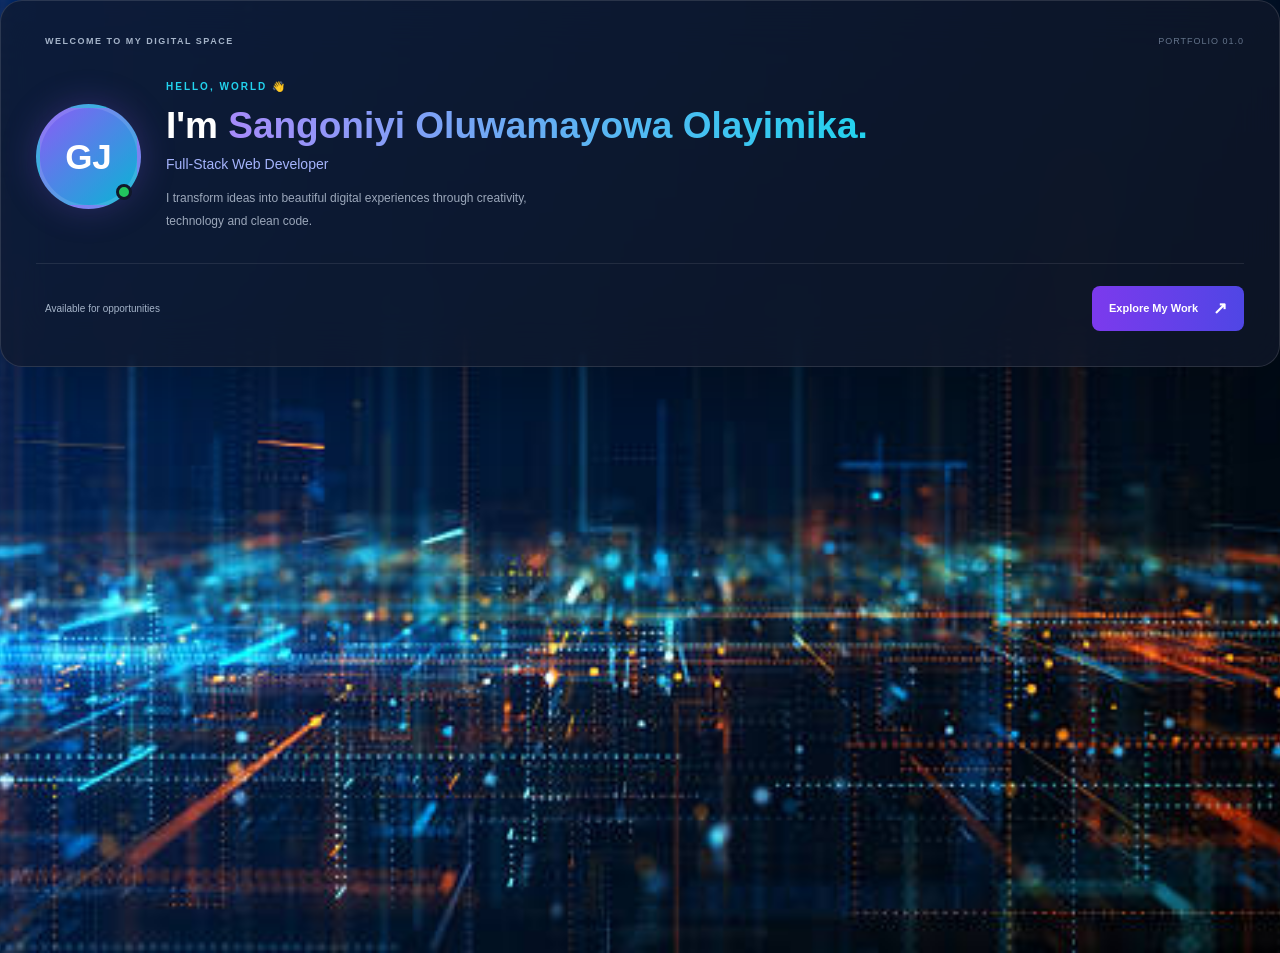
==== aboutme.html @ a0fcc14b "I Stared My Operating System Portfolio" ====
<!DOCTYPE html>
<html lang="en">
<head>
    <meta charset="UTF-8">
    <meta name="viewport" content="width=device-width, initial-scale=1.0">
    <title>Document</title>
    <link rel="stylesheet" href="aboutme.css">
</head>
<body>
    <main class="desktop">
    <div class="welcome-card">

                    <div class="welcome-top">
                        <span class="welcome-label">
                            <span class="live-dot"></span>
                            WELCOME TO MY DIGITAL SPACE
                        </span>

                        <span class="version-label">PORTFOLIO 01.0</span>
                    </div>

                    <div class="profile-area">

                        <div class="profile-image">
                            <span>GJ</span>
                            <div class="profile-online"></div>
                        </div>

                        <div class="profile-information">
                            <p class="greeting">HELLO, WORLD 👋</p>

                            <h1>
                                I'm <span>Sangoniyi Oluwamayowa Olayimika.</span>
                            </h1>

                            <h2>Full-Stack Web Developer</h2>

                            <p class="introduction">
                                I transform ideas into beautiful digital
                                experiences through creativity, technology
                                and clean code.
                            </p>

                        </div>

                    </div>

                    <div class="welcome-divider"></div>

                    <div class="welcome-bottom">

                        <div class="availability">
                            <span class="availability-dot"></span>
                            Available for opportunities
                        </div>

                        <a href="https://printivo-red.vercel.app/" class="explore-button">
                            Explore My Work
                            <span>↗</span>
                        </a>

                    </div>

                </div>
    </main>
</body>
</html>
---- aboutme.css ----
* {
    margin: 0;
    padding: 0;
    box-sizing: border-box;
}


body {
    font-family: 'Inter', sans-serif;
    color: #f1f5f9;
    overflow-x: hidden;
}

a {
    text-decoration: none;
    color: inherit;
}




.desktop {
    position: relative;
    width: 100%;
    height: 953px;
    overflow: hidden;
    background: url(images/background\ 1.jpg) no-repeat center center;
    background-size: cover;
}







body{
    background-size: cover;
    background-repeat: no-repeat;
    color: white;
}



.welcome-card {
    padding: 35px;

    background: rgba(17, 24, 42, 0.72);

    border: 1px solid rgba(255,255,255,0.12);

    border-radius: 22px;

    backdrop-filter: blur(25px);
    -webkit-backdrop-filter: blur(25px);

    box-shadow: 0 25px 70px rgba(0,0,0,0.3);

    animation: fadeUp 1s ease both;
}


/* Welcome card header */

.welcome-top {
    display: flex;
    justify-content: space-between;
    align-items: center;

    margin-bottom: 35px;
}

.welcome-label {
    display: flex;
    align-items: center;
    gap: 9px;

    color: #a5b4c9;

    font-size: 9px;
    font-weight: 700;
    letter-spacing: 1.5px;
}

.version-label {
    font-size: 9px;
    color: #64748b;
    letter-spacing: 1px;
}


/* =========================================
   8. PROFILE INFORMATION
========================================= */

.profile-area {
    display: flex;
    align-items: center;
    gap: 25px;
}


/* Profile image placeholder */

.profile-image {
    position: relative;

    flex-shrink: 0;

    width: 105px;
    height: 105px;

    display: flex;
    align-items: center;
    justify-content: center;

    border-radius: 50%;

    background: linear-gradient(
        135deg,
        #8b5cf6,
        #06b6d4
    );

    border: 4px solid rgba(255,255,255,0.12);

    box-shadow: 0 0 35px rgba(139,92,246,0.25);
}

.profile-image span {
    font-size: 35px;
    font-weight: 800;
    color: white;
}

.profile-online {
    position: absolute;

    width: 16px;
    height: 16px;

    right: 5px;
    bottom: 5px;

    border-radius: 50%;

    background: #22c55e;

    border: 3px solid #11182a;
}


/* Profile text */

.greeting {
    color: #22d3ee;

    font-size: 10px;
    font-weight: 700;

    letter-spacing: 2px;

    margin-bottom: 12px;
}

.profile-information h1 {
    font-size: clamp(24px, 3vw, 37px);
    font-weight: 800;

    line-height: 1.2;

    margin-bottom: 8px;
}

.profile-information h1 span {
    background: linear-gradient(
        90deg,
        #a78bfa,
        #22d3ee
    );

    -webkit-background-clip: text;
    background-clip: text;
    color: transparent;
}

.profile-information h2 {
    color: #a5b4fc;

    font-size: 14px;
    font-weight: 500;

    margin-bottom: 15px;
}

.introduction {
    max-width: 420px;

    color: #9ca8bb;

    font-size: 12px;
    line-height: 1.9;
}


/* =========================================
   9. WELCOME CARD BOTTOM
========================================= */

.welcome-divider {
    width: 100%;
    height: 1px;

    background: rgba(255,255,255,0.09);

    margin: 30px 0 22px;
}

.welcome-bottom {
    display: flex;
    align-items: center;
    justify-content: space-between;

    gap: 15px;
}

.availability {
    display: flex;
    align-items: center;
    gap: 9px;

    font-size: 10px;
    color: #a5b4c9;
}

.explore-button {
    display: flex;
    align-items: center;
    gap: 15px;

    padding: 12px 17px;

    border-radius: 8px;

    color: white;

    background: linear-gradient(
        90deg,
        #7c3aed,
        #4f46e5
    );

    font-size: 11px;
    font-weight: 600;

    transition: 0.3s ease;
}

.explore-button:hover {
    transform: translateY(-3px);

    box-shadow: 0 8px 25px rgba(124,58,237,0.4);
}

.explore-button span {
    font-size: 17px;
}





/* =========================================
   13. ANIMATIONS
========================================= */

@keyframes fadeUp {

    from {
        opacity: 0;
        transform: translateY(25px);
    }

    to {
        opacity: 1;
        transform: translateY(0);
    }

}


@keyframes float {

    0%, 100% {
        transform: translateY(0);
    }

    50% {
        transform: translateY(-12px);
    }

}


/* =========================================
   14. TABLET RESPONSIVENESS
========================================= */

@media (max-width: 1000px) {

    .welcome-section {
        width: 78%;
        grid-template-columns: 1fr;
        transform: translate(-42%, -45%);
    }

    .floating-card {
        display: none;
    }

    .desktop-icons {
        left: 2%;
    }

}


/* =========================================
   15. MOBILE RESPONSIVENESS
========================================= */

@media (max-width: 650px) {

    .desktop {
        min-height: 100svh;
    }

    .topbar {
        height: 65px;
        padding: 0 18px;
    }

    .brand {
        font-size: 11px;
        letter-spacing: 1px;
    }

    .brand-icon {
        width: 30px;
        height: 30px;
    }

    .top-navigation {
        display: none;
    }

    .system-status {
        font-size: 9px;
    }

    .system-version {
        display: none;
    }

    .desktop-content {
        min-height: calc(100svh - 65px);
        padding: 25px 18px 115px;
    }

    .desktop-icons {
        position: relative;

        top: auto;
        left: auto;

        display: grid;
        grid-template-columns: repeat(5, 1fr);

        gap: 5px;

        margin-bottom: 35px;
    }

    .desktop-icon {
        width: 100%;
        gap: 7px;
        font-size: 9px;
    }

    .app-icon {
        width: 43px;
        height: 43px;
        border-radius: 12px;
        font-size: 19px;
    }

    .welcome-section {
        position: relative;

        top: auto;
        left: auto;

        transform: none;

        width: 100%;
        display: block;
    }

    .welcome-card {
        padding: 22px 18px;
        border-radius: 18px;
    }

    .welcome-top {
        margin-bottom: 25px;
    }

    .welcome-label {
        font-size: 8px;
        letter-spacing: 1px;
    }

    .version-label {
        font-size: 7px;
    }

    .profile-area {
        flex-direction: column;
        align-items: flex-start;
        gap: 20px;
    }

    .profile-image {
        width: 85px;
        height: 85px;
    }

    .profile-image span {
        font-size: 28px;
    }

    .profile-information h1 {
        font-size: 29px;
    }

    .profile-information h2 {
        font-size: 13px;
    }

    .introduction {
        font-size: 11px;
    }

    .welcome-bottom {
        flex-direction: column;
        align-items: flex-start;
    }

    .explore-button {
        width: 100%;
        justify-content: space-between;
    }

    .dock-container {
        bottom: 27px;
    }

    .dock {
        gap: 8px;
        padding: 9px 12px;
    }

    .dock-item {
        width: 39px;
        height: 39px;
        font-size: 18px;
    }

    .system-footer {
        display: none;
    }

}


/* =========================================
   16. SMALL MOBILE SCREENS
========================================= */

@media (max-width: 380px) {

    .desktop-icons {
        grid-template-columns: repeat(3, 1fr);
        row-gap: 18px;
    }

    .welcome-card {
        padding: 18px 14px;
    }

    .welcome-label {
        font-size: 7px;
    }

    .dock {
        gap: 5px;
        padding: 8px;
    }

    .dock-item {
        width: 35px;
        height: 35px;
    }

}
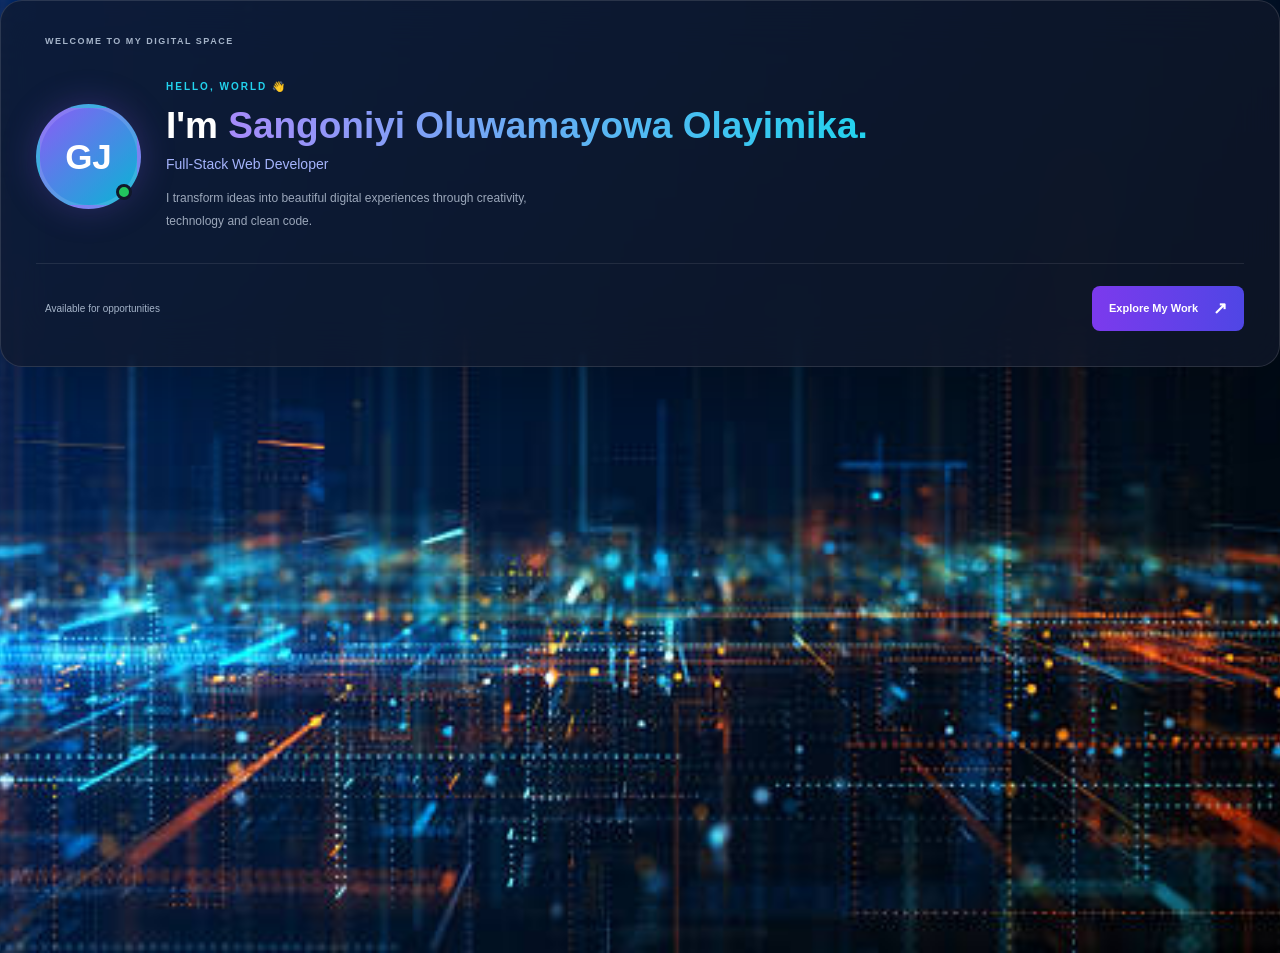
==== commit 6ead17c7: "Myself Updates" ====
--- a/aboutme.html
+++ b/aboutme.html
@@ -7,62 +7,49 @@
     <link rel="stylesheet" href="aboutme.css">
 </head>
 <body>
-    <main class="desktop">
-    <div class="welcome-card">
-
-                    <div class="welcome-top">
-                        <span class="welcome-label">
-                            <span class="live-dot"></span>
+    <section class="welcome-section">
+        <main class="desktop">
+            <div class="welcome-card">
+                <div class="welcome-top">
+                    <span class="welcome-label">
+                        <span class="live-dot">
+                        </span>
                             WELCOME TO MY DIGITAL SPACE
                         </span>
-
-                        <span class="version-label">PORTFOLIO 01.0</span>
+                </div>
+                <div class="profile-area">
+                    <div class="profile-image">
+                        <span>GJ</span>
+                            <div class="profile-online"></div>
                     </div>
-
-                    <div class="profile-area">
-
-                        <div class="profile-image">
-                            <span>GJ</span>
-                            <div class="profile-online"></div>
-                        </div>
-
                         <div class="profile-information">
                             <p class="greeting">HELLO, WORLD 👋</p>
-
                             <h1>
                                 I'm <span>Sangoniyi Oluwamayowa Olayimika.</span>
                             </h1>
-
                             <h2>Full-Stack Web Developer</h2>
-
                             <p class="introduction">
                                 I transform ideas into beautiful digital
                                 experiences through creativity, technology
                                 and clean code.
                             </p>
-
                         </div>
-
                     </div>
-
                     <div class="welcome-divider"></div>
-
                     <div class="welcome-bottom">
-
                         <div class="availability">
                             <span class="availability-dot"></span>
                             Available for opportunities
                         </div>
-
                         <a href="https://printivo-red.vercel.app/" class="explore-button">
                             Explore My Work
                             <span>↗</span>
                         </a>
-
                     </div>
-
                 </div>
     </main>
+    </section>
+    
 </body>
 </html>
     
--- a/aboutme.css
+++ b/aboutme.css
@@ -60,7 +60,7 @@
 }
 
 
-/* Welcome card header */
+
 
 .welcome-top {
     display: flex;
@@ -89,9 +89,6 @@
 }
 
 
-/* =========================================
-   8. PROFILE INFORMATION
-========================================= */
 
 .profile-area {
     display: flex;
@@ -100,7 +97,7 @@
 }
 
 
-/* Profile image placeholder */
+
 
 .profile-image {
     position: relative;
